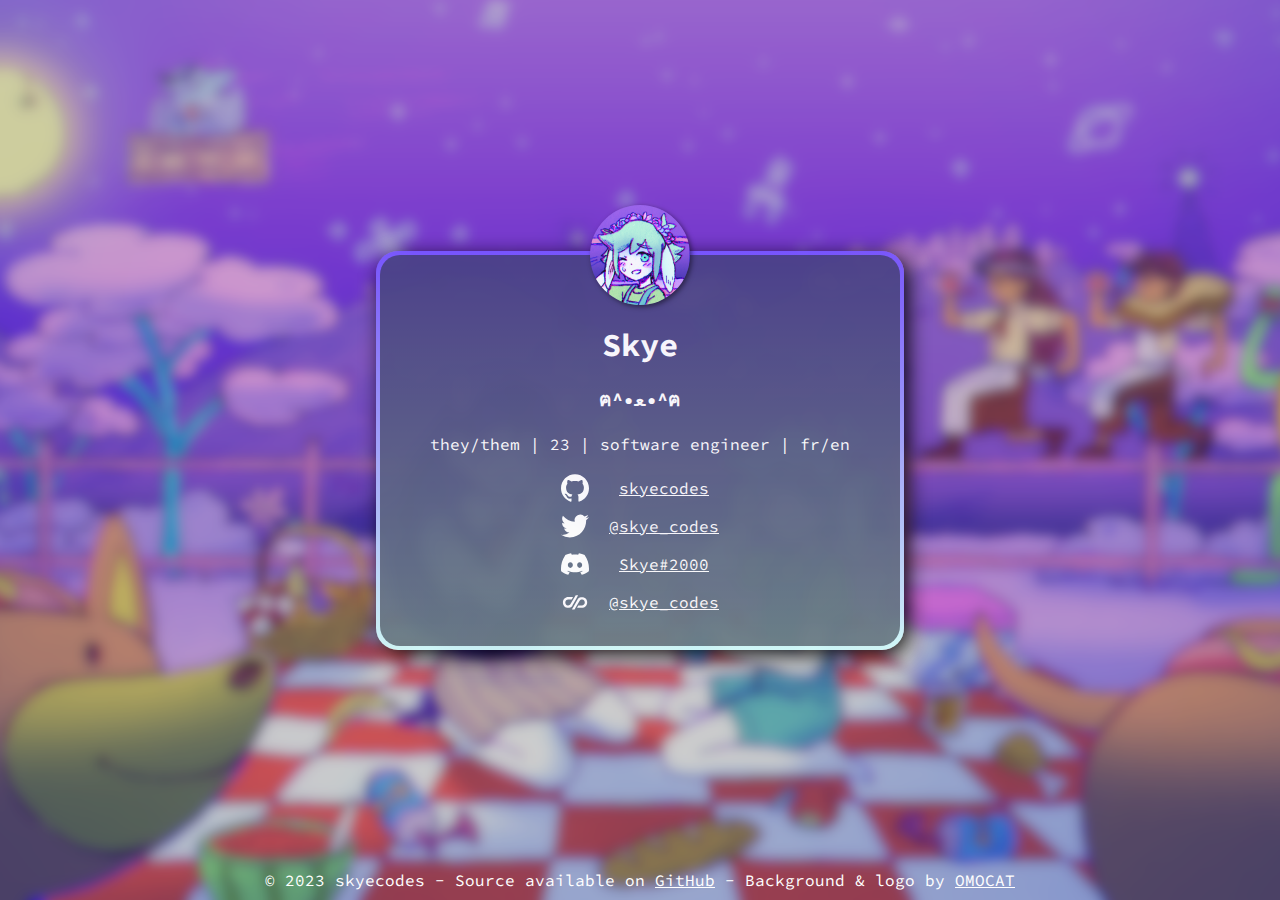
==== public/index.html @ ecc0cd3a "Initial commit" ====
<!DOCTYPE html>
<html lang="en">
<head>
  <meta charset="UTF-8">
  <meta name="viewport" content="width=device-width, initial-scale=1.0">
  <link rel="preconnect" href="https://fonts.googleapis.com">
  <link rel="preconnect" href="https://fonts.gstatic.com" crossorigin>
  <link rel="stylesheet" href="https://fonts.googleapis.com/css2?family=Source+Code+Pro&display=swap">
  <link rel="icon" type="image/x-icon" href="images/favicon.ico">
  <link href="style.css" rel="stylesheet">
  <link href="tooltips.css" rel="stylesheet">
  <script src="script.js"></script>
  <title>Skye</title>
</head>
<body>
<div id="root">
  <div class="header">meow</div>
  <div class="card-border-wrap">
    <div class="card">
      <div class="card-logo">
        <img alt="Logo" src="images/logo.png">
      </div>
      <div class="card-body">
        <h1>Skye</h1>
        <h3>ฅ^•ﻌ•^ฅ</h3>
        <div class="text">
          <span>they/them</span>
          <span class="text-separator">|</span>
          <span>23</span>
          <span class="text-separator">|</span>
          <span>software engineer</span>
          <span class="text-separator">|</span>
          <span>fr/en</span>
        </div>
        <div class="links">
          <a href="https://github.com/skyecodes">
            <svg role="img" viewBox="0 0 24 24" xmlns="http://www.w3.org/2000/svg">
              <title>GitHub</title>
              <path d="M12 .297c-6.63 0-12 5.373-12 12 0 5.303 3.438 9.8 8.205 11.385.6.113.82-.258.82-.577 0-.285-.01-1.04-.015-2.04-3.338.724-4.042-1.61-4.042-1.61C4.422 18.07 3.633 17.7 3.633 17.7c-1.087-.744.084-.729.084-.729 1.205.084 1.838 1.236 1.838 1.236 1.07 1.835 2.809 1.305 3.495.998.108-.776.417-1.305.76-1.605-2.665-.3-5.466-1.332-5.466-5.93 0-1.31.465-2.38 1.235-3.22-.135-.303-.54-1.523.105-3.176 0 0 1.005-.322 3.3 1.23.96-.267 1.98-.399 3-.405 1.02.006 2.04.138 3 .405 2.28-1.552 3.285-1.23 3.285-1.23.645 1.653.24 2.873.12 3.176.765.84 1.23 1.91 1.23 3.22 0 4.61-2.805 5.625-5.475 5.92.42.36.81 1.096.81 2.22 0 1.606-.015 2.896-.015 3.286 0 .315.21.69.825.57C20.565 22.092 24 17.592 24 12.297c0-6.627-5.373-12-12-12"/>
            </svg>
            <span>skyecodes</span>
          </a>
          <a href="https://twitter.com/skye_codes">
            <svg role="img" viewBox="0 0 24 24" xmlns="http://www.w3.org/2000/svg">
              <title>Twitter</title>
              <path d="M23.953 4.57a10 10 0 01-2.825.775 4.958 4.958 0 002.163-2.723c-.951.555-2.005.959-3.127 1.184a4.92 4.92 0 00-8.384 4.482C7.69 8.095 4.067 6.13 1.64 3.162a4.822 4.822 0 00-.666 2.475c0 1.71.87 3.213 2.188 4.096a4.904 4.904 0 01-2.228-.616v.06a4.923 4.923 0 003.946 4.827 4.996 4.996 0 01-2.212.085 4.936 4.936 0 004.604 3.417 9.867 9.867 0 01-6.102 2.105c-.39 0-.779-.023-1.17-.067a13.995 13.995 0 007.557 2.209c9.053 0 13.998-7.496 13.998-13.985 0-.21 0-.42-.015-.63A9.935 9.935 0 0024 4.59z"/>
            </svg>
            <span>@skye_codes</span>
          </a>
          <a href="#" id="discord-tooltip">
            <svg role="img" viewBox="0 0 24 24" xmlns="http://www.w3.org/2000/svg">
              <title>Discord</title>
              <path d="M20.317 4.3698a19.7913 19.7913 0 00-4.8851-1.5152.0741.0741 0 00-.0785.0371c-.211.3753-.4447.8648-.6083 1.2495-1.8447-.2762-3.68-.2762-5.4868 0-.1636-.3933-.4058-.8742-.6177-1.2495a.077.077 0 00-.0785-.037 19.7363 19.7363 0 00-4.8852 1.515.0699.0699 0 00-.0321.0277C.5334 9.0458-.319 13.5799.0992 18.0578a.0824.0824 0 00.0312.0561c2.0528 1.5076 4.0413 2.4228 5.9929 3.0294a.0777.0777 0 00.0842-.0276c.4616-.6304.8731-1.2952 1.226-1.9942a.076.076 0 00-.0416-.1057c-.6528-.2476-1.2743-.5495-1.8722-.8923a.077.077 0 01-.0076-.1277c.1258-.0943.2517-.1923.3718-.2914a.0743.0743 0 01.0776-.0105c3.9278 1.7933 8.18 1.7933 12.0614 0a.0739.0739 0 01.0785.0095c.1202.099.246.1981.3728.2924a.077.077 0 01-.0066.1276 12.2986 12.2986 0 01-1.873.8914.0766.0766 0 00-.0407.1067c.3604.698.7719 1.3628 1.225 1.9932a.076.076 0 00.0842.0286c1.961-.6067 3.9495-1.5219 6.0023-3.0294a.077.077 0 00.0313-.0552c.5004-5.177-.8382-9.6739-3.5485-13.6604a.061.061 0 00-.0312-.0286zM8.02 15.3312c-1.1825 0-2.1569-1.0857-2.1569-2.419 0-1.3332.9555-2.4189 2.157-2.4189 1.2108 0 2.1757 1.0952 2.1568 2.419 0 1.3332-.9555 2.4189-2.1569 2.4189zm7.9748 0c-1.1825 0-2.1569-1.0857-2.1569-2.419 0-1.3332.9554-2.4189 2.1569-2.4189 1.2108 0 2.1757 1.0952 2.1568 2.419 0 1.3332-.946 2.4189-2.1568 2.4189Z"/>
            </svg>
            <span>Skye#2000</span>
          </a>
          <a href="https://en.pronouns.page/@skye_codes">
            <svg role="img" viewBox="0 0 650 650" xmlns="http://www.w3.org/2000/svg">
              <title>Pronouns.page</title>
              <path d="M396.52 174.35c1.35-2.4.21-4.35-2.54-4.35l-48.2.03c-2.75 0-6.15 1.94-7.54 4.31l-118.1 199.77c-16.48 27.15-39.48 33.15-61.58 30.47-37.94-4.6-58.34-32.45-58.34-69.54 0-37.25 30.31-67.56 67.56-67.56h75c2.75 0 6.12-1.95 7.48-4.34l27.03-47.2c1.37-2.39.23-4.34-2.52-4.34h-107c-68.06 0-123.44 55.37-123.44 123.44 0 32.89 12.85 68.36 36.22 91.54 23.03 22.84 53.8 31.21 86.64 31.89 18.54.21 69.46-.21 93.33-42.68 26.73-47.57 136-241.44 136-241.44zM571.94 244.44c-23.03-22.84-53.8-31.21-86.64-31.89-18.54-.21-69.46.21-93.33 42.68-26.72 47.55-136 241.42-136 241.42-1.35 2.4-.21 4.35 2.54 4.35l48.2-.03c2.75 0 6.15-1.94 7.54-4.31l118.1-199.77c16.48-27.15 39.48-33.15 61.58-30.47 37.94 4.6 58.34 32.45 58.34 69.54 0 37.25-30.31 67.56-67.56 67.56h-75c-2.75 0-6.12 1.95-7.48 4.34l-27.03 47.2c-1.37 2.39-.23 4.34 2.52 4.34h107c68.06 0 123.44-55.37 123.44-123.44 0-32.87-12.85-68.34-36.22-91.52z"/>
            </svg>
            <span>@skye_codes</span>
          </a>
        </div>
      </div>
    </div>
  </div>
  <div class="footer">
    © 2023 skyecodes - Source available on <a href="https://github.com/skyecodes/skye.codes">GitHub</a> - Background & logo by <a href="https://www.omocat-shop.com/">OMOCAT</a>
  </div>
</div>
</body>
</html>
---- public/style.css ----
html {
    background-color: #2e3440;
    background-image: url("images/background.png");
    background-repeat: no-repeat;
    background-position: center center;
    background-size: cover;
    font-family: "Source Code Pro", monospace;
    color: white;
}

html, body {
    width: 100%;
    height: 100%;
}

body {
    margin: 0;
}

#root {
    display: flex;
    flex-direction: column;
    align-items: center;
    justify-content: space-between;
    width: 100%;
    height: 100%;
}

.card-border-wrap {
    opacity: 95%;
    position: relative;
    background: linear-gradient(to bottom, #7856ff, #d1fbfa);
    padding: 4px;
    border-radius: 22px;
    box-shadow: 5px 5px 20px rgba(0, 0, 0, 0.9);
    transition: 0.2s;
}

.card {
    padding: 30px 50px;
    border-radius: 20px;
    background: #2e34409f;
}

.card-border-wrap:hover, .card-border-wrap:active {
    opacity: 92%;
    transform: translateY(-4px);
    box-shadow: 10px 10px 25px rgba(0, 0, 0, 0.9);
}

.card-logo {
    margin-top: -80px;
    display: flex;
    justify-content: center;
}

.card-logo > img {
    width: 100px;
    height: 100px;
    border-radius: 50px;
    box-shadow: 2px 2px 5px rgba(0, 0, 0, 0.5);
    transition: 0.2s;
}

.card:hover > .card-logo > img, .card:active > .card-logo > img {
    box-shadow: 4px 4px 10px rgba(0, 0, 0, 0.5);
}

.card-body {
    display: flex;
    flex-direction: column;
    align-items: center;
    row-gap: 20px;
    margin-top: 20px;
}

.text {
    display: flex;
    flex-direction: row;
    align-items: center;
    column-gap: 10px;
}

h1, h3 {
    margin: 0;
}

.links {
    display: flex;
    flex-direction: column;
    justify-content: left;
    row-gap: 10px;
}

a {
    color: white;
}

.links > a {
    display: flex;
    column-gap: 20px;
    align-items: center;
}

.links > a > svg {
    width: 28px;
    height: 28px;
    fill: white;
}

.links > a > span {
    flex-grow: 1;
    text-align: center;
}

.header {
    padding-top: 10px;
    color: transparent;
}

.footer {
    padding-bottom: 10px;
}

@media screen and (max-width: 600px) {
    .text {
        flex-direction: column;
        justify-content: center;
        row-gap: 10px;
    }

    .text-separator {
        display: none;
    }
}
---- public/tooltips.css ----
[tooltip] {
    position: relative;
}

[tooltip]::before,
[tooltip]::after {
    text-transform: none;
    font-size: .9em;
    line-height: 1;
    user-select: none;
    pointer-events: none;
    position: absolute;
    display: none;
    opacity: 0;
}

[tooltip]::before {
    content: '';
    border: 5px solid transparent;
    z-index: 1001;
}

[tooltip]::after {
    content: attr(tooltip);
    text-align: center;
    min-width: 3em;
    max-width: 21em;
    white-space: nowrap;
    overflow: hidden;
    text-overflow: ellipsis;
    padding: 1ch 1.5ch;
    border-radius: .3ch;
    box-shadow: 0 1em 2em -.5em rgba(0, 0, 0, 0.35);
    background: #2e3440;
    color: #fff;
    z-index: 1000;
}

[tooltip]:hover::before,
[tooltip]:hover::after,
[tooltip]:active::before,
[tooltip]:active::after {
    display: block;
}

[tooltip='']::before,
[tooltip='']::after {
    display: none !important;
}

[tooltip]:not([flow])::before,
[tooltip][flow^="up"]::before {
    bottom: 100%;
    border-bottom-width: 0;
    border-top-color: #2e3440;
}

[tooltip]:not([flow])::after,
[tooltip][flow^="up"]::after {
    bottom: calc(100% + 5px);
}

[tooltip]:not([flow])::before,
[tooltip]:not([flow])::after,
[tooltip][flow^="up"]::before,
[tooltip][flow^="up"]::after {
    left: 50%;
    transform: translate(-50%, -.5em);
}

[tooltip][flow^="down"]::before {
    top: 100%;
    border-top-width: 0;
    border-bottom-color: #2e3440;
}

[tooltip][flow^="down"]::after {
    top: calc(100% + 5px);
}

[tooltip][flow^="down"]::before,
[tooltip][flow^="down"]::after {
    left: 50%;
    transform: translate(-50%, .5em);
}

[tooltip][flow^="left"]::before {
    top: 50%;
    border-right-width: 0;
    border-left-color: #2e3440;
    left: calc(0em - 5px);
    transform: translate(-.5em, -50%);
}

[tooltip][flow^="left"]::after {
    top: 50%;
    right: calc(100% + 5px);
    transform: translate(-.5em, -50%);
}

[tooltip][flow^="right"]::before {
    top: 50%;
    border-left-width: 0;
    border-right-color: #2e3440;
    right: calc(0em - 5px);
    transform: translate(.5em, -50%);
}

[tooltip][flow^="right"]::after {
    top: 50%;
    left: calc(100% + 5px);
    transform: translate(.5em, -50%);
}

@keyframes tooltips-vert {
    to {
        opacity: .9;
        transform: translate(-50%, 0);
    }
}

@keyframes tooltips-horz {
    to {
        opacity: .9;
        transform: translate(0, -50%);
    }
}

[tooltip]:not([flow]):hover::before,
[tooltip]:not([flow]):hover::after,
[tooltip][flow^="up"]:hover::before,
[tooltip][flow^="up"]:hover::after,
[tooltip][flow^="down"]:hover::before,
[tooltip][flow^="down"]:hover::after {
    animation: tooltips-vert 300ms ease-out forwards;
}

[tooltip][flow^="left"]:hover::before,
[tooltip][flow^="left"]:hover::after,
[tooltip][flow^="right"]:hover::before,
[tooltip][flow^="right"]:hover::after {
    animation: tooltips-horz 300ms ease-out forwards;
}
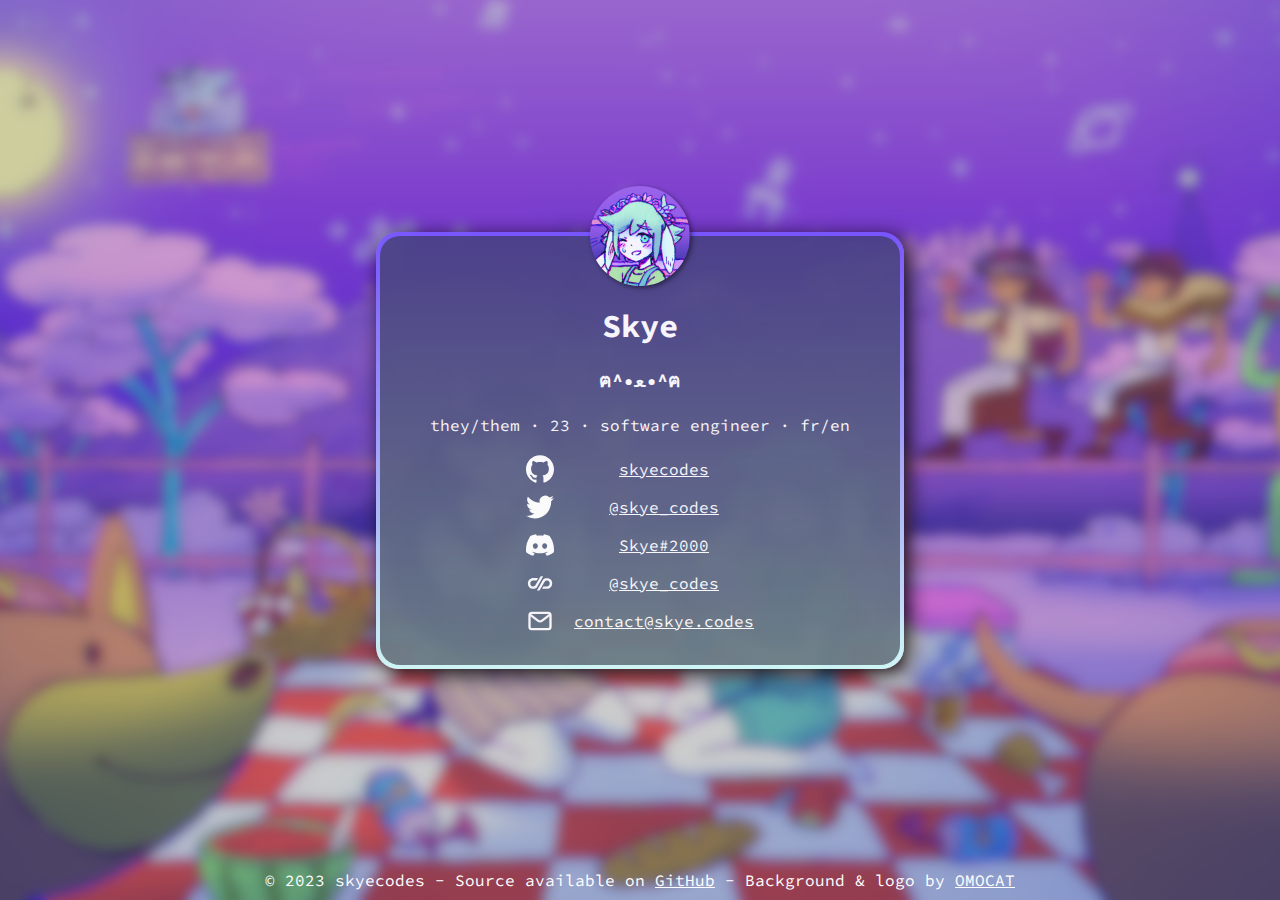
==== commit 901f885e: "feat: added email contact" ====
--- a/public/index.html
+++ b/public/index.html
@@ -9,58 +9,68 @@
   <link rel="icon" type="image/x-icon" href="images/favicon.ico">
   <link href="style.css" rel="stylesheet">
   <link href="tooltips.css" rel="stylesheet">
-  <script src="script.js"></script>
+  <script src="discord-tooltip.js"></script>
   <title>Skye</title>
 </head>
 <body>
 <div id="root">
   <div class="header">meow</div>
-  <div class="card-border-wrap">
-    <div class="card">
-      <div class="card-logo">
-        <img alt="Logo" src="images/logo.png">
-      </div>
-      <div class="card-body">
-        <h1>Skye</h1>
-        <h3>ฅ^•ﻌ•^ฅ</h3>
-        <div class="text">
-          <span>they/them</span>
-          <span class="text-separator">|</span>
-          <span>23</span>
-          <span class="text-separator">|</span>
-          <span>software engineer</span>
-          <span class="text-separator">|</span>
-          <span>fr/en</span>
+  <div class="content">
+    <div class="card-border-wrap">
+      <div class="card">
+        <div class="card-logo">
+          <img alt="Skye Logo" src="images/logo.png">
         </div>
-        <div class="links">
-          <a href="https://github.com/skyecodes">
-            <svg role="img" viewBox="0 0 24 24" xmlns="http://www.w3.org/2000/svg">
-              <title>GitHub</title>
-              <path d="M12 .297c-6.63 0-12 5.373-12 12 0 5.303 3.438 9.8 8.205 11.385.6.113.82-.258.82-.577 0-.285-.01-1.04-.015-2.04-3.338.724-4.042-1.61-4.042-1.61C4.422 18.07 3.633 17.7 3.633 17.7c-1.087-.744.084-.729.084-.729 1.205.084 1.838 1.236 1.838 1.236 1.07 1.835 2.809 1.305 3.495.998.108-.776.417-1.305.76-1.605-2.665-.3-5.466-1.332-5.466-5.93 0-1.31.465-2.38 1.235-3.22-.135-.303-.54-1.523.105-3.176 0 0 1.005-.322 3.3 1.23.96-.267 1.98-.399 3-.405 1.02.006 2.04.138 3 .405 2.28-1.552 3.285-1.23 3.285-1.23.645 1.653.24 2.873.12 3.176.765.84 1.23 1.91 1.23 3.22 0 4.61-2.805 5.625-5.475 5.92.42.36.81 1.096.81 2.22 0 1.606-.015 2.896-.015 3.286 0 .315.21.69.825.57C20.565 22.092 24 17.592 24 12.297c0-6.627-5.373-12-12-12"/>
-            </svg>
-            <span>skyecodes</span>
-          </a>
-          <a href="https://twitter.com/skye_codes">
-            <svg role="img" viewBox="0 0 24 24" xmlns="http://www.w3.org/2000/svg">
-              <title>Twitter</title>
-              <path d="M23.953 4.57a10 10 0 01-2.825.775 4.958 4.958 0 002.163-2.723c-.951.555-2.005.959-3.127 1.184a4.92 4.92 0 00-8.384 4.482C7.69 8.095 4.067 6.13 1.64 3.162a4.822 4.822 0 00-.666 2.475c0 1.71.87 3.213 2.188 4.096a4.904 4.904 0 01-2.228-.616v.06a4.923 4.923 0 003.946 4.827 4.996 4.996 0 01-2.212.085 4.936 4.936 0 004.604 3.417 9.867 9.867 0 01-6.102 2.105c-.39 0-.779-.023-1.17-.067a13.995 13.995 0 007.557 2.209c9.053 0 13.998-7.496 13.998-13.985 0-.21 0-.42-.015-.63A9.935 9.935 0 0024 4.59z"/>
-            </svg>
-            <span>@skye_codes</span>
-          </a>
-          <a href="#" id="discord-tooltip">
-            <svg role="img" viewBox="0 0 24 24" xmlns="http://www.w3.org/2000/svg">
-              <title>Discord</title>
-              <path d="M20.317 4.3698a19.7913 19.7913 0 00-4.8851-1.5152.0741.0741 0 00-.0785.0371c-.211.3753-.4447.8648-.6083 1.2495-1.8447-.2762-3.68-.2762-5.4868 0-.1636-.3933-.4058-.8742-.6177-1.2495a.077.077 0 00-.0785-.037 19.7363 19.7363 0 00-4.8852 1.515.0699.0699 0 00-.0321.0277C.5334 9.0458-.319 13.5799.0992 18.0578a.0824.0824 0 00.0312.0561c2.0528 1.5076 4.0413 2.4228 5.9929 3.0294a.0777.0777 0 00.0842-.0276c.4616-.6304.8731-1.2952 1.226-1.9942a.076.076 0 00-.0416-.1057c-.6528-.2476-1.2743-.5495-1.8722-.8923a.077.077 0 01-.0076-.1277c.1258-.0943.2517-.1923.3718-.2914a.0743.0743 0 01.0776-.0105c3.9278 1.7933 8.18 1.7933 12.0614 0a.0739.0739 0 01.0785.0095c.1202.099.246.1981.3728.2924a.077.077 0 01-.0066.1276 12.2986 12.2986 0 01-1.873.8914.0766.0766 0 00-.0407.1067c.3604.698.7719 1.3628 1.225 1.9932a.076.076 0 00.0842.0286c1.961-.6067 3.9495-1.5219 6.0023-3.0294a.077.077 0 00.0313-.0552c.5004-5.177-.8382-9.6739-3.5485-13.6604a.061.061 0 00-.0312-.0286zM8.02 15.3312c-1.1825 0-2.1569-1.0857-2.1569-2.419 0-1.3332.9555-2.4189 2.157-2.4189 1.2108 0 2.1757 1.0952 2.1568 2.419 0 1.3332-.9555 2.4189-2.1569 2.4189zm7.9748 0c-1.1825 0-2.1569-1.0857-2.1569-2.419 0-1.3332.9554-2.4189 2.1569-2.4189 1.2108 0 2.1757 1.0952 2.1568 2.419 0 1.3332-.946 2.4189-2.1568 2.4189Z"/>
-            </svg>
-            <span>Skye#2000</span>
-          </a>
-          <a href="https://en.pronouns.page/@skye_codes">
-            <svg role="img" viewBox="0 0 650 650" xmlns="http://www.w3.org/2000/svg">
-              <title>Pronouns.page</title>
-              <path d="M396.52 174.35c1.35-2.4.21-4.35-2.54-4.35l-48.2.03c-2.75 0-6.15 1.94-7.54 4.31l-118.1 199.77c-16.48 27.15-39.48 33.15-61.58 30.47-37.94-4.6-58.34-32.45-58.34-69.54 0-37.25 30.31-67.56 67.56-67.56h75c2.75 0 6.12-1.95 7.48-4.34l27.03-47.2c1.37-2.39.23-4.34-2.52-4.34h-107c-68.06 0-123.44 55.37-123.44 123.44 0 32.89 12.85 68.36 36.22 91.54 23.03 22.84 53.8 31.21 86.64 31.89 18.54.21 69.46-.21 93.33-42.68 26.73-47.57 136-241.44 136-241.44zM571.94 244.44c-23.03-22.84-53.8-31.21-86.64-31.89-18.54-.21-69.46.21-93.33 42.68-26.72 47.55-136 241.42-136 241.42-1.35 2.4-.21 4.35 2.54 4.35l48.2-.03c2.75 0 6.15-1.94 7.54-4.31l118.1-199.77c16.48-27.15 39.48-33.15 61.58-30.47 37.94 4.6 58.34 32.45 58.34 69.54 0 37.25-30.31 67.56-67.56 67.56h-75c-2.75 0-6.12 1.95-7.48 4.34l-27.03 47.2c-1.37 2.39-.23 4.34 2.52 4.34h107c68.06 0 123.44-55.37 123.44-123.44 0-32.87-12.85-68.34-36.22-91.52z"/>
-            </svg>
-            <span>@skye_codes</span>
-          </a>
+        <div class="card-body">
+          <h1>Skye</h1>
+          <h3>ฅ^•ﻌ•^ฅ</h3>
+          <div class="text">
+            <span>they/them</span>
+            <span class="text-separator">·</span>
+            <span>23</span>
+            <span class="text-separator">·</span>
+            <span>software engineer</span>
+            <span class="text-separator">·</span>
+            <span>fr/en</span>
+          </div>
+          <div class="links">
+            <a href="https://github.com/skyecodes">
+              <svg role="img" viewBox="0 0 24 24" xmlns="http://www.w3.org/2000/svg">
+                <title>GitHub</title>
+                <path d="M12 .297c-6.63 0-12 5.373-12 12 0 5.303 3.438 9.8 8.205 11.385.6.113.82-.258.82-.577 0-.285-.01-1.04-.015-2.04-3.338.724-4.042-1.61-4.042-1.61C4.422 18.07 3.633 17.7 3.633 17.7c-1.087-.744.084-.729.084-.729 1.205.084 1.838 1.236 1.838 1.236 1.07 1.835 2.809 1.305 3.495.998.108-.776.417-1.305.76-1.605-2.665-.3-5.466-1.332-5.466-5.93 0-1.31.465-2.38 1.235-3.22-.135-.303-.54-1.523.105-3.176 0 0 1.005-.322 3.3 1.23.96-.267 1.98-.399 3-.405 1.02.006 2.04.138 3 .405 2.28-1.552 3.285-1.23 3.285-1.23.645 1.653.24 2.873.12 3.176.765.84 1.23 1.91 1.23 3.22 0 4.61-2.805 5.625-5.475 5.92.42.36.81 1.096.81 2.22 0 1.606-.015 2.896-.015 3.286 0 .315.21.69.825.57C20.565 22.092 24 17.592 24 12.297c0-6.627-5.373-12-12-12"/>
+              </svg>
+              <span>skyecodes</span>
+            </a>
+            <a href="https://twitter.com/skye_codes">
+              <svg role="img" viewBox="0 0 24 24" xmlns="http://www.w3.org/2000/svg">
+                <title>Twitter</title>
+                <path d="M23.953 4.57a10 10 0 01-2.825.775 4.958 4.958 0 002.163-2.723c-.951.555-2.005.959-3.127 1.184a4.92 4.92 0 00-8.384 4.482C7.69 8.095 4.067 6.13 1.64 3.162a4.822 4.822 0 00-.666 2.475c0 1.71.87 3.213 2.188 4.096a4.904 4.904 0 01-2.228-.616v.06a4.923 4.923 0 003.946 4.827 4.996 4.996 0 01-2.212.085 4.936 4.936 0 004.604 3.417 9.867 9.867 0 01-6.102 2.105c-.39 0-.779-.023-1.17-.067a13.995 13.995 0 007.557 2.209c9.053 0 13.998-7.496 13.998-13.985 0-.21 0-.42-.015-.63A9.935 9.935 0 0024 4.59z"/>
+              </svg>
+              <span>@skye_codes</span>
+            </a>
+            <a href="#" id="discord-tooltip">
+              <svg role="img" viewBox="0 0 24 24" xmlns="http://www.w3.org/2000/svg">
+                <title>Discord</title>
+                <path d="M20.317 4.3698a19.7913 19.7913 0 00-4.8851-1.5152.0741.0741 0 00-.0785.0371c-.211.3753-.4447.8648-.6083 1.2495-1.8447-.2762-3.68-.2762-5.4868 0-.1636-.3933-.4058-.8742-.6177-1.2495a.077.077 0 00-.0785-.037 19.7363 19.7363 0 00-4.8852 1.515.0699.0699 0 00-.0321.0277C.5334 9.0458-.319 13.5799.0992 18.0578a.0824.0824 0 00.0312.0561c2.0528 1.5076 4.0413 2.4228 5.9929 3.0294a.0777.0777 0 00.0842-.0276c.4616-.6304.8731-1.2952 1.226-1.9942a.076.076 0 00-.0416-.1057c-.6528-.2476-1.2743-.5495-1.8722-.8923a.077.077 0 01-.0076-.1277c.1258-.0943.2517-.1923.3718-.2914a.0743.0743 0 01.0776-.0105c3.9278 1.7933 8.18 1.7933 12.0614 0a.0739.0739 0 01.0785.0095c.1202.099.246.1981.3728.2924a.077.077 0 01-.0066.1276 12.2986 12.2986 0 01-1.873.8914.0766.0766 0 00-.0407.1067c.3604.698.7719 1.3628 1.225 1.9932a.076.076 0 00.0842.0286c1.961-.6067 3.9495-1.5219 6.0023-3.0294a.077.077 0 00.0313-.0552c.5004-5.177-.8382-9.6739-3.5485-13.6604a.061.061 0 00-.0312-.0286zM8.02 15.3312c-1.1825 0-2.1569-1.0857-2.1569-2.419 0-1.3332.9555-2.4189 2.157-2.4189 1.2108 0 2.1757 1.0952 2.1568 2.419 0 1.3332-.9555 2.4189-2.1569 2.4189zm7.9748 0c-1.1825 0-2.1569-1.0857-2.1569-2.419 0-1.3332.9554-2.4189 2.1569-2.4189 1.2108 0 2.1757 1.0952 2.1568 2.419 0 1.3332-.946 2.4189-2.1568 2.4189Z"/>
+              </svg>
+              <span>Skye#2000</span>
+            </a>
+            <a href="https://en.pronouns.page/@skye_codes">
+              <svg role="img" viewBox="0 0 650 650" xmlns="http://www.w3.org/2000/svg">
+                <title>Pronouns.page</title>
+                <path d="M396.52 174.35c1.35-2.4.21-4.35-2.54-4.35l-48.2.03c-2.75 0-6.15 1.94-7.54 4.31l-118.1 199.77c-16.48 27.15-39.48 33.15-61.58 30.47-37.94-4.6-58.34-32.45-58.34-69.54 0-37.25 30.31-67.56 67.56-67.56h75c2.75 0 6.12-1.95 7.48-4.34l27.03-47.2c1.37-2.39.23-4.34-2.52-4.34h-107c-68.06 0-123.44 55.37-123.44 123.44 0 32.89 12.85 68.36 36.22 91.54 23.03 22.84 53.8 31.21 86.64 31.89 18.54.21 69.46-.21 93.33-42.68 26.73-47.57 136-241.44 136-241.44zM571.94 244.44c-23.03-22.84-53.8-31.21-86.64-31.89-18.54-.21-69.46.21-93.33 42.68-26.72 47.55-136 241.42-136 241.42-1.35 2.4-.21 4.35 2.54 4.35l48.2-.03c2.75 0 6.15-1.94 7.54-4.31l118.1-199.77c16.48-27.15 39.48-33.15 61.58-30.47 37.94 4.6 58.34 32.45 58.34 69.54 0 37.25-30.31 67.56-67.56 67.56h-75c-2.75 0-6.12 1.95-7.48 4.34l-27.03 47.2c-1.37 2.39-.23 4.34 2.52 4.34h107c68.06 0 123.44-55.37 123.44-123.44 0-32.87-12.85-68.34-36.22-91.52z"/>
+              </svg>
+              <span>@skye_codes</span>
+            </a>
+            <a href="mailto:contact@skye.codes">
+              <svg class="alt" role="img" viewBox="0 0 24 24" xmlns="http://www.w3.org/2000/svg">
+                <title>Email</title>
+                <path d="M4 7.00005L10.2 11.65C11.2667 12.45 12.7333 12.45 13.8 11.65L20 7" stroke="white" stroke-width="2" stroke-linecap="round" stroke-linejoin="round"/>
+                <rect x="3" y="5" width="18" height="14" rx="2" stroke="white" stroke-width="2" stroke-linecap="round"/>
+              </svg>
+              <span>contact@skye.codes</span>
+            </a>
+          </div>
         </div>
       </div>
     </div>
--- a/public/style.css
+++ b/public/style.css
@@ -20,10 +20,19 @@
 #root {
     display: flex;
     flex-direction: column;
-    align-items: center;
+    align-items: stretch;
     justify-content: space-between;
+    flex-grow: 1;
     width: 100%;
     height: 100%;
+}
+
+.content {
+    flex-grow: 1;
+    display: flex;
+    flex-direction: row;
+    align-items: center;
+    justify-content: space-evenly;
 }
 
 .card-border-wrap {
@@ -39,7 +48,7 @@
 .card {
     padding: 30px 50px;
     border-radius: 20px;
-    background: #2e34409f;
+    background-color: #2e34409f;
 }
 
 .card-border-wrap:hover, .card-border-wrap:active {
@@ -60,6 +69,11 @@
     border-radius: 50px;
     box-shadow: 2px 2px 5px rgba(0, 0, 0, 0.5);
     transition: 0.2s;
+}
+
+.card-logo.alt > img {
+    border-radius: 10px;
+    background-color: #2e3440df;
 }
 
 .card:hover > .card-logo > img, .card:active > .card-logo > img {
@@ -83,6 +97,7 @@
 
 h1, h3 {
     margin: 0;
+    text-align: center;
 }
 
 .links {
@@ -108,18 +123,22 @@
     fill: white;
 }
 
+.links > a > svg.alt {
+    fill: none;
+}
+
 .links > a > span {
     flex-grow: 1;
     text-align: center;
 }
 
-.header {
-    padding-top: 10px;
-    color: transparent;
+.header, .footer {
+    padding: 10px;
+    text-align: center;
 }
 
-.footer {
-    padding-bottom: 10px;
+.header {
+    color: transparent;
 }
 
 @media screen and (max-width: 600px) {
@@ -132,4 +151,9 @@
     .text-separator {
         display: none;
     }
+
+    .content {
+        flex-direction: column;
+        gap: 100px;
+    }
 }
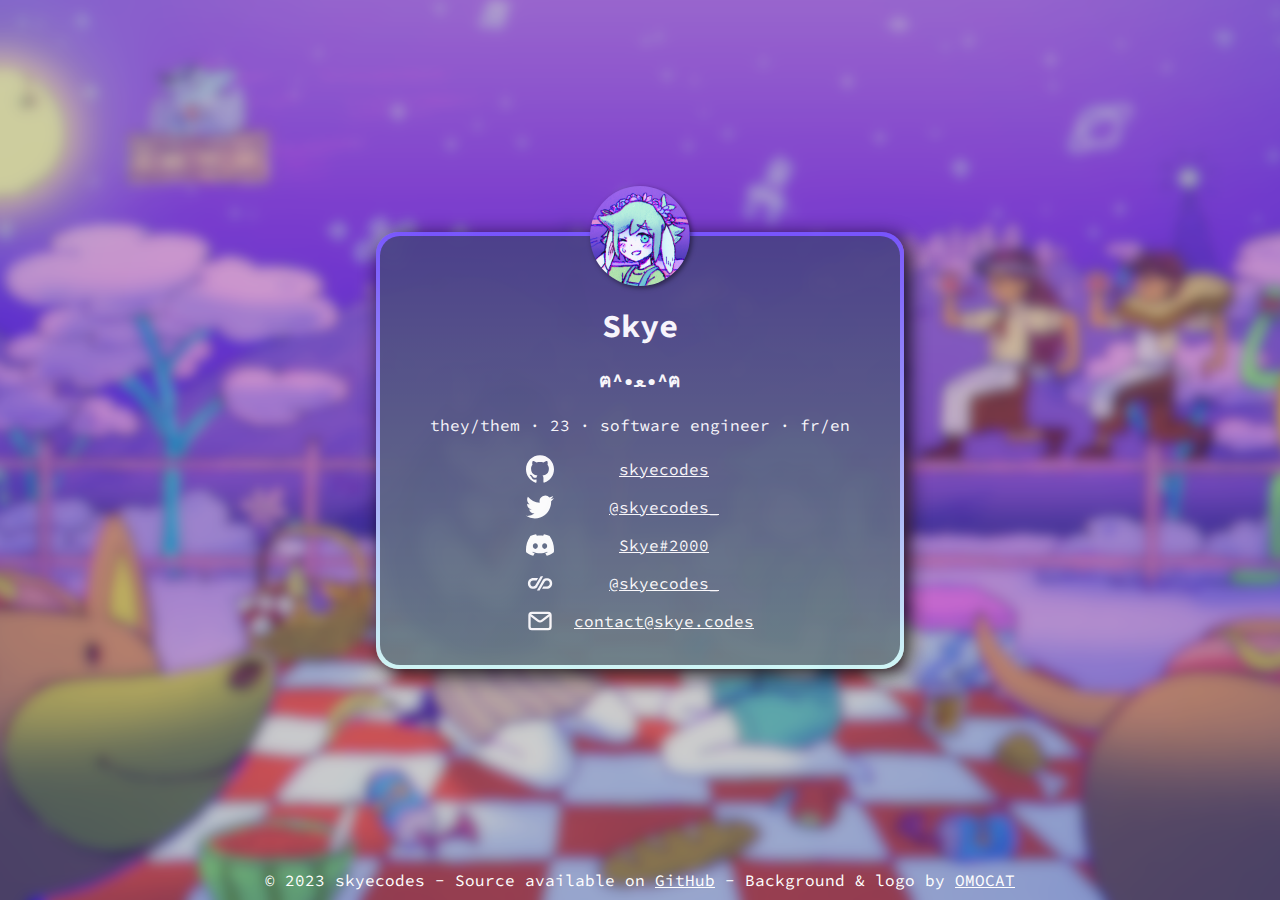
==== commit c5ff2517: "fix: updated links" ====
--- a/public/index.html
+++ b/public/index.html
@@ -41,12 +41,12 @@
               </svg>
               <span>skyecodes</span>
             </a>
-            <a href="https://twitter.com/skye_codes">
+            <a href="https://twitter.com/skyecodes_">
               <svg role="img" viewBox="0 0 24 24" xmlns="http://www.w3.org/2000/svg">
                 <title>Twitter</title>
                 <path d="M23.953 4.57a10 10 0 01-2.825.775 4.958 4.958 0 002.163-2.723c-.951.555-2.005.959-3.127 1.184a4.92 4.92 0 00-8.384 4.482C7.69 8.095 4.067 6.13 1.64 3.162a4.822 4.822 0 00-.666 2.475c0 1.71.87 3.213 2.188 4.096a4.904 4.904 0 01-2.228-.616v.06a4.923 4.923 0 003.946 4.827 4.996 4.996 0 01-2.212.085 4.936 4.936 0 004.604 3.417 9.867 9.867 0 01-6.102 2.105c-.39 0-.779-.023-1.17-.067a13.995 13.995 0 007.557 2.209c9.053 0 13.998-7.496 13.998-13.985 0-.21 0-.42-.015-.63A9.935 9.935 0 0024 4.59z"/>
               </svg>
-              <span>@skye_codes</span>
+              <span>@skyecodes_</span>
             </a>
             <a href="#" id="discord-tooltip">
               <svg role="img" viewBox="0 0 24 24" xmlns="http://www.w3.org/2000/svg">
@@ -55,12 +55,12 @@
               </svg>
               <span>Skye#2000</span>
             </a>
-            <a href="https://en.pronouns.page/@skye_codes">
+            <a href="https://en.pronouns.page/@skyecodes_">
               <svg role="img" viewBox="0 0 650 650" xmlns="http://www.w3.org/2000/svg">
                 <title>Pronouns.page</title>
                 <path d="M396.52 174.35c1.35-2.4.21-4.35-2.54-4.35l-48.2.03c-2.75 0-6.15 1.94-7.54 4.31l-118.1 199.77c-16.48 27.15-39.48 33.15-61.58 30.47-37.94-4.6-58.34-32.45-58.34-69.54 0-37.25 30.31-67.56 67.56-67.56h75c2.75 0 6.12-1.95 7.48-4.34l27.03-47.2c1.37-2.39.23-4.34-2.52-4.34h-107c-68.06 0-123.44 55.37-123.44 123.44 0 32.89 12.85 68.36 36.22 91.54 23.03 22.84 53.8 31.21 86.64 31.89 18.54.21 69.46-.21 93.33-42.68 26.73-47.57 136-241.44 136-241.44zM571.94 244.44c-23.03-22.84-53.8-31.21-86.64-31.89-18.54-.21-69.46.21-93.33 42.68-26.72 47.55-136 241.42-136 241.42-1.35 2.4-.21 4.35 2.54 4.35l48.2-.03c2.75 0 6.15-1.94 7.54-4.31l118.1-199.77c16.48-27.15 39.48-33.15 61.58-30.47 37.94 4.6 58.34 32.45 58.34 69.54 0 37.25-30.31 67.56-67.56 67.56h-75c-2.75 0-6.12 1.95-7.48 4.34l-27.03 47.2c-1.37 2.39-.23 4.34 2.52 4.34h107c68.06 0 123.44-55.37 123.44-123.44 0-32.87-12.85-68.34-36.22-91.52z"/>
               </svg>
-              <span>@skye_codes</span>
+              <span>@skyecodes_</span>
             </a>
             <a href="mailto:contact@skye.codes">
               <svg class="alt" role="img" viewBox="0 0 24 24" xmlns="http://www.w3.org/2000/svg">
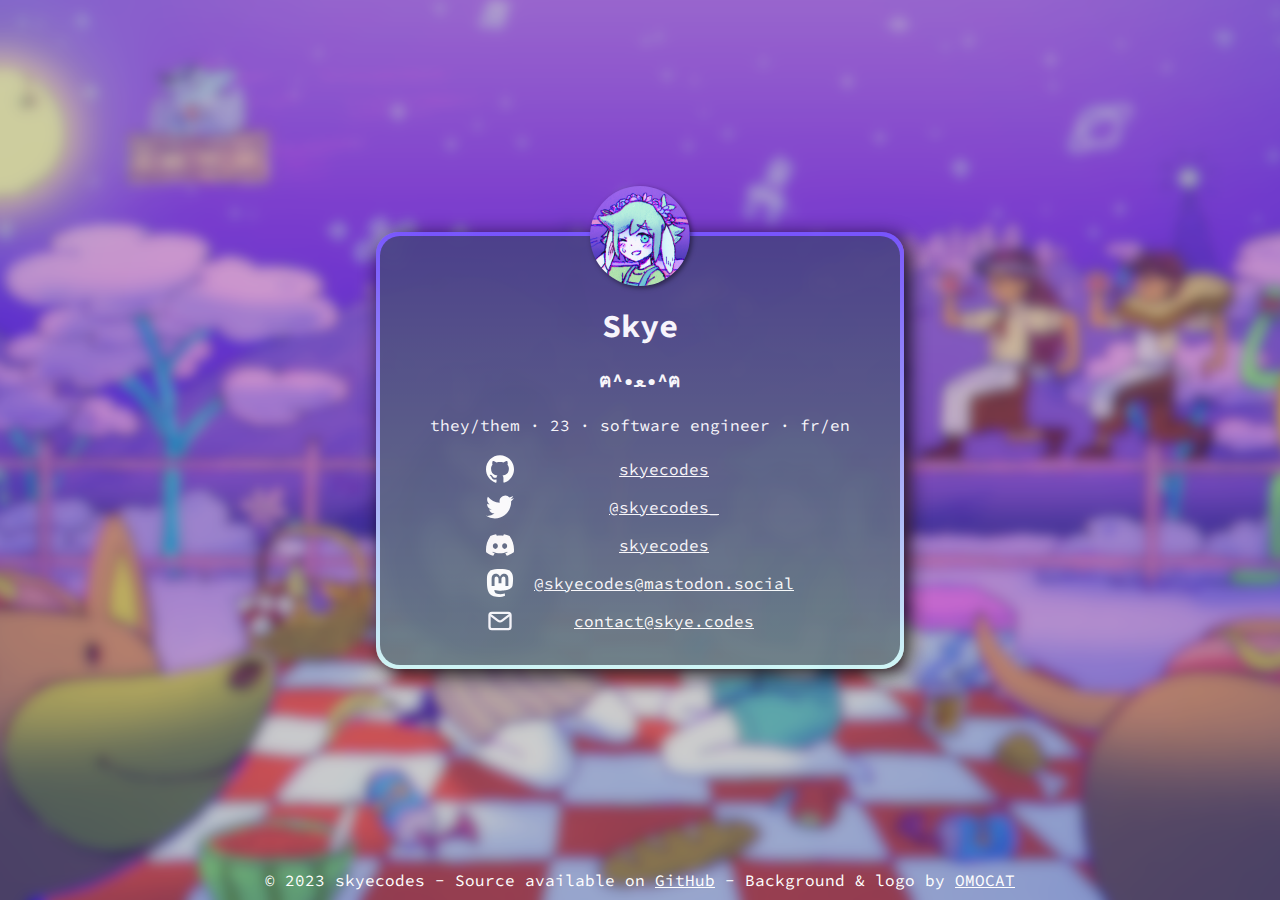
==== commit 8ead6b98: "feat: added mastodon link, updated discord link" ====
--- a/public/index.html
+++ b/public/index.html
@@ -53,14 +53,14 @@
                 <title>Discord</title>
                 <path d="M20.317 4.3698a19.7913 19.7913 0 00-4.8851-1.5152.0741.0741 0 00-.0785.0371c-.211.3753-.4447.8648-.6083 1.2495-1.8447-.2762-3.68-.2762-5.4868 0-.1636-.3933-.4058-.8742-.6177-1.2495a.077.077 0 00-.0785-.037 19.7363 19.7363 0 00-4.8852 1.515.0699.0699 0 00-.0321.0277C.5334 9.0458-.319 13.5799.0992 18.0578a.0824.0824 0 00.0312.0561c2.0528 1.5076 4.0413 2.4228 5.9929 3.0294a.0777.0777 0 00.0842-.0276c.4616-.6304.8731-1.2952 1.226-1.9942a.076.076 0 00-.0416-.1057c-.6528-.2476-1.2743-.5495-1.8722-.8923a.077.077 0 01-.0076-.1277c.1258-.0943.2517-.1923.3718-.2914a.0743.0743 0 01.0776-.0105c3.9278 1.7933 8.18 1.7933 12.0614 0a.0739.0739 0 01.0785.0095c.1202.099.246.1981.3728.2924a.077.077 0 01-.0066.1276 12.2986 12.2986 0 01-1.873.8914.0766.0766 0 00-.0407.1067c.3604.698.7719 1.3628 1.225 1.9932a.076.076 0 00.0842.0286c1.961-.6067 3.9495-1.5219 6.0023-3.0294a.077.077 0 00.0313-.0552c.5004-5.177-.8382-9.6739-3.5485-13.6604a.061.061 0 00-.0312-.0286zM8.02 15.3312c-1.1825 0-2.1569-1.0857-2.1569-2.419 0-1.3332.9555-2.4189 2.157-2.4189 1.2108 0 2.1757 1.0952 2.1568 2.419 0 1.3332-.9555 2.4189-2.1569 2.4189zm7.9748 0c-1.1825 0-2.1569-1.0857-2.1569-2.419 0-1.3332.9554-2.4189 2.1569-2.4189 1.2108 0 2.1757 1.0952 2.1568 2.419 0 1.3332-.946 2.4189-2.1568 2.4189Z"/>
               </svg>
-              <span>Skye#2000</span>
+              <span>skyecodes</span>
             </a>
-            <a href="https://en.pronouns.page/@skyecodes_">
-              <svg role="img" viewBox="0 0 650 650" xmlns="http://www.w3.org/2000/svg">
-                <title>Pronouns.page</title>
-                <path d="M396.52 174.35c1.35-2.4.21-4.35-2.54-4.35l-48.2.03c-2.75 0-6.15 1.94-7.54 4.31l-118.1 199.77c-16.48 27.15-39.48 33.15-61.58 30.47-37.94-4.6-58.34-32.45-58.34-69.54 0-37.25 30.31-67.56 67.56-67.56h75c2.75 0 6.12-1.95 7.48-4.34l27.03-47.2c1.37-2.39.23-4.34-2.52-4.34h-107c-68.06 0-123.44 55.37-123.44 123.44 0 32.89 12.85 68.36 36.22 91.54 23.03 22.84 53.8 31.21 86.64 31.89 18.54.21 69.46-.21 93.33-42.68 26.73-47.57 136-241.44 136-241.44zM571.94 244.44c-23.03-22.84-53.8-31.21-86.64-31.89-18.54-.21-69.46.21-93.33 42.68-26.72 47.55-136 241.42-136 241.42-1.35 2.4-.21 4.35 2.54 4.35l48.2-.03c2.75 0 6.15-1.94 7.54-4.31l118.1-199.77c16.48-27.15 39.48-33.15 61.58-30.47 37.94 4.6 58.34 32.45 58.34 69.54 0 37.25-30.31 67.56-67.56 67.56h-75c-2.75 0-6.12 1.95-7.48 4.34l-27.03 47.2c-1.37 2.39-.23 4.34 2.52 4.34h107c68.06 0 123.44-55.37 123.44-123.44 0-32.87-12.85-68.34-36.22-91.52z"/>
+            <a rel="me" href="https://mastodon.social/@skyecodes">
+              <svg role="img" viewBox="0 0 417.8889 448.07172" xmlns="http://www.w3.org/2000/svg">
+                <title>Mastodon</title>
+                <path d="m 417.87313,147.11265 c 0,-97.200002 -63.7,-125.700002 -63.7,-125.700002 -62.5,-28.7000002 -228.5,-28.4000002 -290.4,0 0,0 -63.69999981,28.5 -63.69999981,125.700002 0,115.7 -6.59999999,259.4 105.59999981,289.1 40.5,10.7 75.3,13 103.3,11.4 50.8,-2.8 79.3,-18.1 79.3,-18.1 l -1.7,-36.9 c 0,0 -36.3,11.4 -77.1,10.1 -40.4,-1.4 -83,-4.4 -89.6,-54 -0.6,-4.4 -0.9,-9 -0.9,-13.9 85.6,20.9 158.6,9.1 178.7,6.7 56.1,-6.7 105,-41.3 111.2,-72.9 9.8,-49.8 9,-121.5 9,-121.5 z m -75.1,125.2 h -46.6 v -114.2 c 0,-49.7 -64,-51.6 -64,6.9 v 62.5 h -46.3 v -62.5 c 0,-58.5 -64,-56.6 -64,-6.9 v 114.2 h -46.7 c 0,-122.1 -5.2,-147.9 18.4,-175.000002 25.9,-28.9 79.8,-30.8 103.8,6.100002 l 11.6,19.5 11.6,-19.5 c 24.1,-37.100002 78.1,-34.800002 103.8,-6.100002 23.7,27.300002 18.4,53.000002 18.4,175.000002 z"/>
               </svg>
-              <span>@skyecodes_</span>
+              <span>@skyecodes@mastodon.social</span>
             </a>
             <a href="mailto:contact@skye.codes">
               <svg class="alt" role="img" viewBox="0 0 24 24" xmlns="http://www.w3.org/2000/svg">
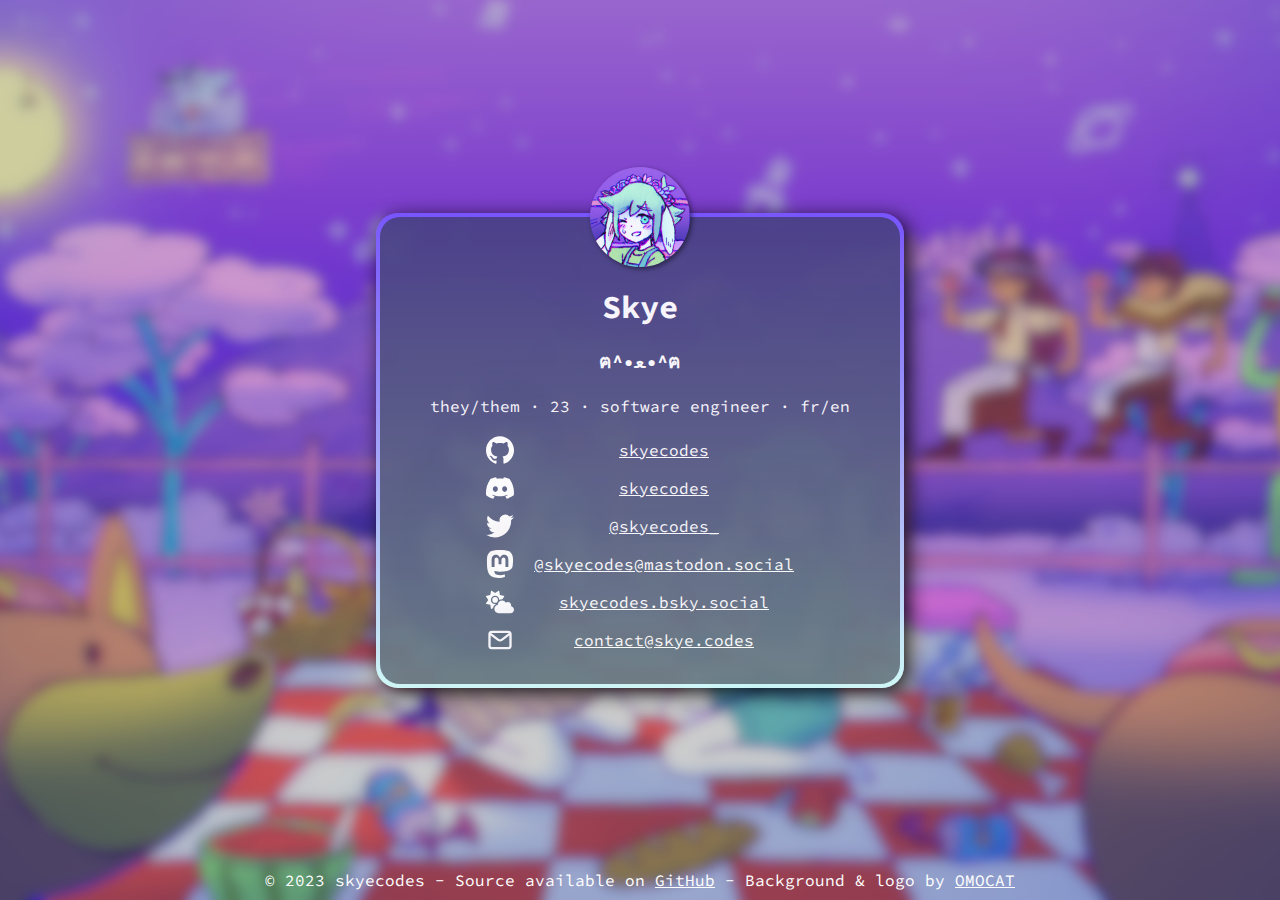
==== commit 8211ca66: "feat: added bluesky link" ====
--- a/public/index.html
+++ b/public/index.html
@@ -41,6 +41,13 @@
               </svg>
               <span>skyecodes</span>
             </a>
+            <a href="#">
+              <svg role="img" viewBox="0 0 24 24" xmlns="http://www.w3.org/2000/svg">
+                <title>Discord</title>
+                <path d="M20.317 4.3698a19.7913 19.7913 0 00-4.8851-1.5152.0741.0741 0 00-.0785.0371c-.211.3753-.4447.8648-.6083 1.2495-1.8447-.2762-3.68-.2762-5.4868 0-.1636-.3933-.4058-.8742-.6177-1.2495a.077.077 0 00-.0785-.037 19.7363 19.7363 0 00-4.8852 1.515.0699.0699 0 00-.0321.0277C.5334 9.0458-.319 13.5799.0992 18.0578a.0824.0824 0 00.0312.0561c2.0528 1.5076 4.0413 2.4228 5.9929 3.0294a.0777.0777 0 00.0842-.0276c.4616-.6304.8731-1.2952 1.226-1.9942a.076.076 0 00-.0416-.1057c-.6528-.2476-1.2743-.5495-1.8722-.8923a.077.077 0 01-.0076-.1277c.1258-.0943.2517-.1923.3718-.2914a.0743.0743 0 01.0776-.0105c3.9278 1.7933 8.18 1.7933 12.0614 0a.0739.0739 0 01.0785.0095c.1202.099.246.1981.3728.2924a.077.077 0 01-.0066.1276 12.2986 12.2986 0 01-1.873.8914.0766.0766 0 00-.0407.1067c.3604.698.7719 1.3628 1.225 1.9932a.076.076 0 00.0842.0286c1.961-.6067 3.9495-1.5219 6.0023-3.0294a.077.077 0 00.0313-.0552c.5004-5.177-.8382-9.6739-3.5485-13.6604a.061.061 0 00-.0312-.0286zM8.02 15.3312c-1.1825 0-2.1569-1.0857-2.1569-2.419 0-1.3332.9555-2.4189 2.157-2.4189 1.2108 0 2.1757 1.0952 2.1568 2.419 0 1.3332-.9555 2.4189-2.1569 2.4189zm7.9748 0c-1.1825 0-2.1569-1.0857-2.1569-2.419 0-1.3332.9554-2.4189 2.1569-2.4189 1.2108 0 2.1757 1.0952 2.1568 2.419 0 1.3332-.946 2.4189-2.1568 2.4189Z"/>
+              </svg>
+              <span id="discord-tooltip">skyecodes</span>
+            </a>
             <a href="https://twitter.com/skyecodes_">
               <svg role="img" viewBox="0 0 24 24" xmlns="http://www.w3.org/2000/svg">
                 <title>Twitter</title>
@@ -48,19 +55,18 @@
               </svg>
               <span>@skyecodes_</span>
             </a>
-            <a href="#" id="discord-tooltip">
-              <svg role="img" viewBox="0 0 24 24" xmlns="http://www.w3.org/2000/svg">
-                <title>Discord</title>
-                <path d="M20.317 4.3698a19.7913 19.7913 0 00-4.8851-1.5152.0741.0741 0 00-.0785.0371c-.211.3753-.4447.8648-.6083 1.2495-1.8447-.2762-3.68-.2762-5.4868 0-.1636-.3933-.4058-.8742-.6177-1.2495a.077.077 0 00-.0785-.037 19.7363 19.7363 0 00-4.8852 1.515.0699.0699 0 00-.0321.0277C.5334 9.0458-.319 13.5799.0992 18.0578a.0824.0824 0 00.0312.0561c2.0528 1.5076 4.0413 2.4228 5.9929 3.0294a.0777.0777 0 00.0842-.0276c.4616-.6304.8731-1.2952 1.226-1.9942a.076.076 0 00-.0416-.1057c-.6528-.2476-1.2743-.5495-1.8722-.8923a.077.077 0 01-.0076-.1277c.1258-.0943.2517-.1923.3718-.2914a.0743.0743 0 01.0776-.0105c3.9278 1.7933 8.18 1.7933 12.0614 0a.0739.0739 0 01.0785.0095c.1202.099.246.1981.3728.2924a.077.077 0 01-.0066.1276 12.2986 12.2986 0 01-1.873.8914.0766.0766 0 00-.0407.1067c.3604.698.7719 1.3628 1.225 1.9932a.076.076 0 00.0842.0286c1.961-.6067 3.9495-1.5219 6.0023-3.0294a.077.077 0 00.0313-.0552c.5004-5.177-.8382-9.6739-3.5485-13.6604a.061.061 0 00-.0312-.0286zM8.02 15.3312c-1.1825 0-2.1569-1.0857-2.1569-2.419 0-1.3332.9555-2.4189 2.157-2.4189 1.2108 0 2.1757 1.0952 2.1568 2.419 0 1.3332-.9555 2.4189-2.1569 2.4189zm7.9748 0c-1.1825 0-2.1569-1.0857-2.1569-2.419 0-1.3332.9554-2.4189 2.1569-2.4189 1.2108 0 2.1757 1.0952 2.1568 2.419 0 1.3332-.946 2.4189-2.1568 2.4189Z"/>
-              </svg>
-              <span>skyecodes</span>
-            </a>
             <a rel="me" href="https://mastodon.social/@skyecodes">
               <svg role="img" viewBox="0 0 417.8889 448.07172" xmlns="http://www.w3.org/2000/svg">
                 <title>Mastodon</title>
                 <path d="m 417.87313,147.11265 c 0,-97.200002 -63.7,-125.700002 -63.7,-125.700002 -62.5,-28.7000002 -228.5,-28.4000002 -290.4,0 0,0 -63.69999981,28.5 -63.69999981,125.700002 0,115.7 -6.59999999,259.4 105.59999981,289.1 40.5,10.7 75.3,13 103.3,11.4 50.8,-2.8 79.3,-18.1 79.3,-18.1 l -1.7,-36.9 c 0,0 -36.3,11.4 -77.1,10.1 -40.4,-1.4 -83,-4.4 -89.6,-54 -0.6,-4.4 -0.9,-9 -0.9,-13.9 85.6,20.9 158.6,9.1 178.7,6.7 56.1,-6.7 105,-41.3 111.2,-72.9 9.8,-49.8 9,-121.5 9,-121.5 z m -75.1,125.2 h -46.6 v -114.2 c 0,-49.7 -64,-51.6 -64,6.9 v 62.5 h -46.3 v -62.5 c 0,-58.5 -64,-56.6 -64,-6.9 v 114.2 h -46.7 c 0,-122.1 -5.2,-147.9 18.4,-175.000002 25.9,-28.9 79.8,-30.8 103.8,6.100002 l 11.6,19.5 11.6,-19.5 c 24.1,-37.100002 78.1,-34.800002 103.8,-6.100002 23.7,27.300002 18.4,53.000002 18.4,175.000002 z"/>
               </svg>
               <span>@skyecodes@mastodon.social</span>
+            </a>
+            <a href="https://bsky.app/profile/skyecodes.bsky.social">
+              <svg role="img" viewBox="0 0 640 512" xmlns="http://www.w3.org/2000/svg">
+                <title>Bluesky</title>
+                <path d="M294.2 1.2c5.1 2.1 8.7 6.7 9.6 12.1l14.1 84.7 84.7 14.1c5.4 .9 10 4.5 12.1 9.6s1.5 10.9-1.6 15.4l-38.5 55c-2.2-.1-4.4-.2-6.7-.2c-23.3 0-45.1 6.2-64 17.1l0-1.1c0-53-43-96-96-96s-96 43-96 96s43 96 96 96c8.1 0 15.9-1 23.4-2.9c-36.6 18.1-63.3 53.1-69.8 94.9l-24.4 17c-4.5 3.2-10.3 3.8-15.4 1.6s-8.7-6.7-9.6-12.1L98.1 317.9 13.4 303.8c-5.4-.9-10-4.5-12.1-9.6s-1.5-10.9 1.6-15.4L52.5 208 2.9 137.2c-3.2-4.5-3.8-10.3-1.6-15.4s6.7-8.7 12.1-9.6L98.1 98.1l14.1-84.7c.9-5.4 4.5-10 9.6-12.1s10.9-1.5 15.4 1.6L208 52.5 278.8 2.9c4.5-3.2 10.3-3.8 15.4-1.6zM144 208a64 64 0 1 1 128 0 64 64 0 1 1 -128 0zM639.9 431.9c0 44.2-35.8 80-80 80H288c-53 0-96-43-96-96c0-47.6 34.6-87 80-94.6l0-1.3c0-53 43-96 96-96c34.9 0 65.4 18.6 82.2 46.4c13-9.1 28.8-14.4 45.8-14.4c44.2 0 80 35.8 80 80c0 5.9-.6 11.7-1.9 17.2c37.4 6.7 65.8 39.4 65.8 78.7z"/>              </svg>
+              <span>skyecodes.bsky.social</span>
             </a>
             <a href="mailto:contact@skye.codes">
               <svg class="alt" role="img" viewBox="0 0 24 24" xmlns="http://www.w3.org/2000/svg">
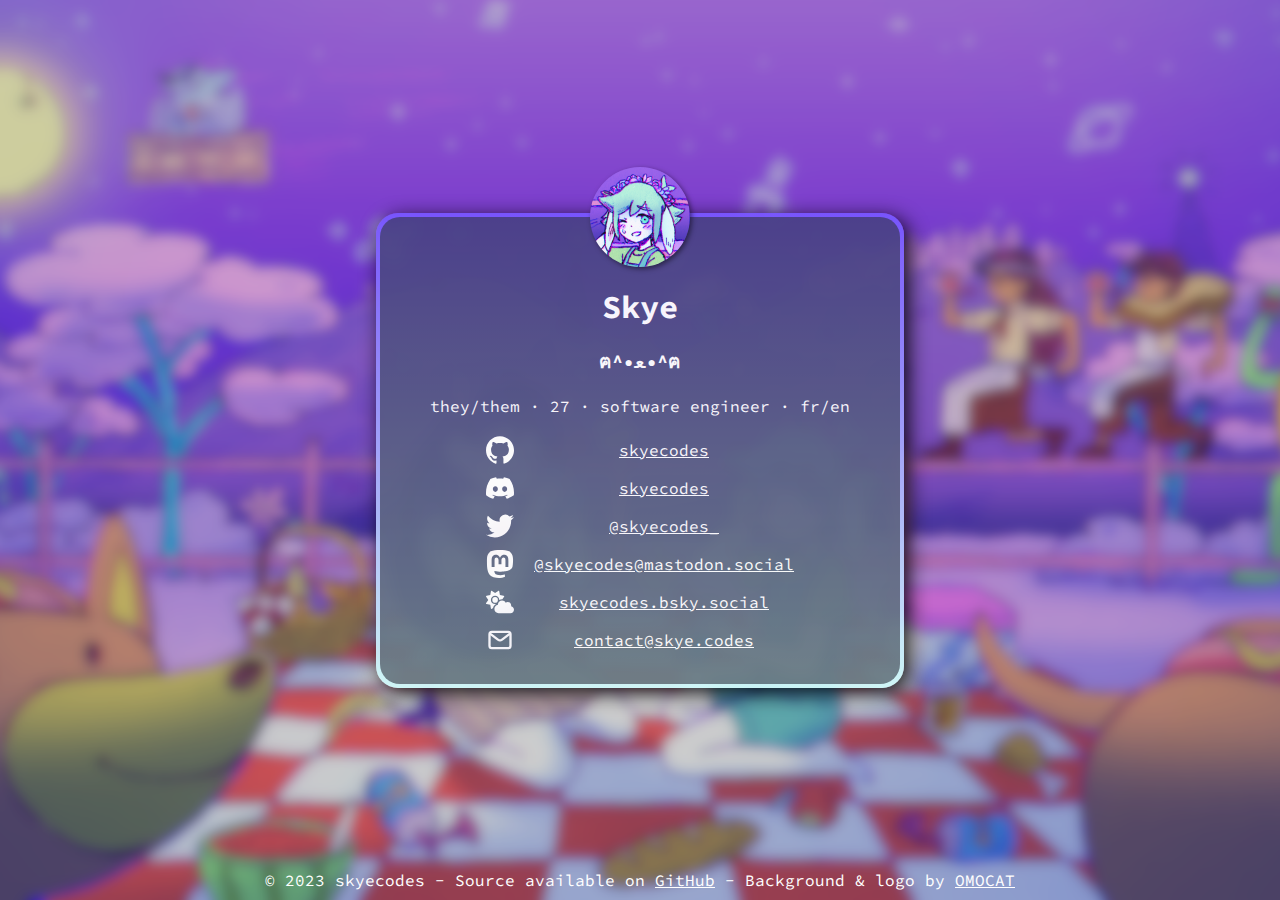
==== commit 8eddb081: "feat: updated age" ====
--- a/public/index.html
+++ b/public/index.html
@@ -10,6 +10,7 @@
   <link href="style.css" rel="stylesheet">
   <link href="tooltips.css" rel="stylesheet">
   <script src="discord-tooltip.js"></script>
+  <script src="age.js"></script>
   <title>Skye</title>
 </head>
 <body>
@@ -27,7 +28,7 @@
           <div class="text">
             <span>they/them</span>
             <span class="text-separator">·</span>
-            <span>23</span>
+            <span id="age"></span>
             <span class="text-separator">·</span>
             <span>software engineer</span>
             <span class="text-separator">·</span>
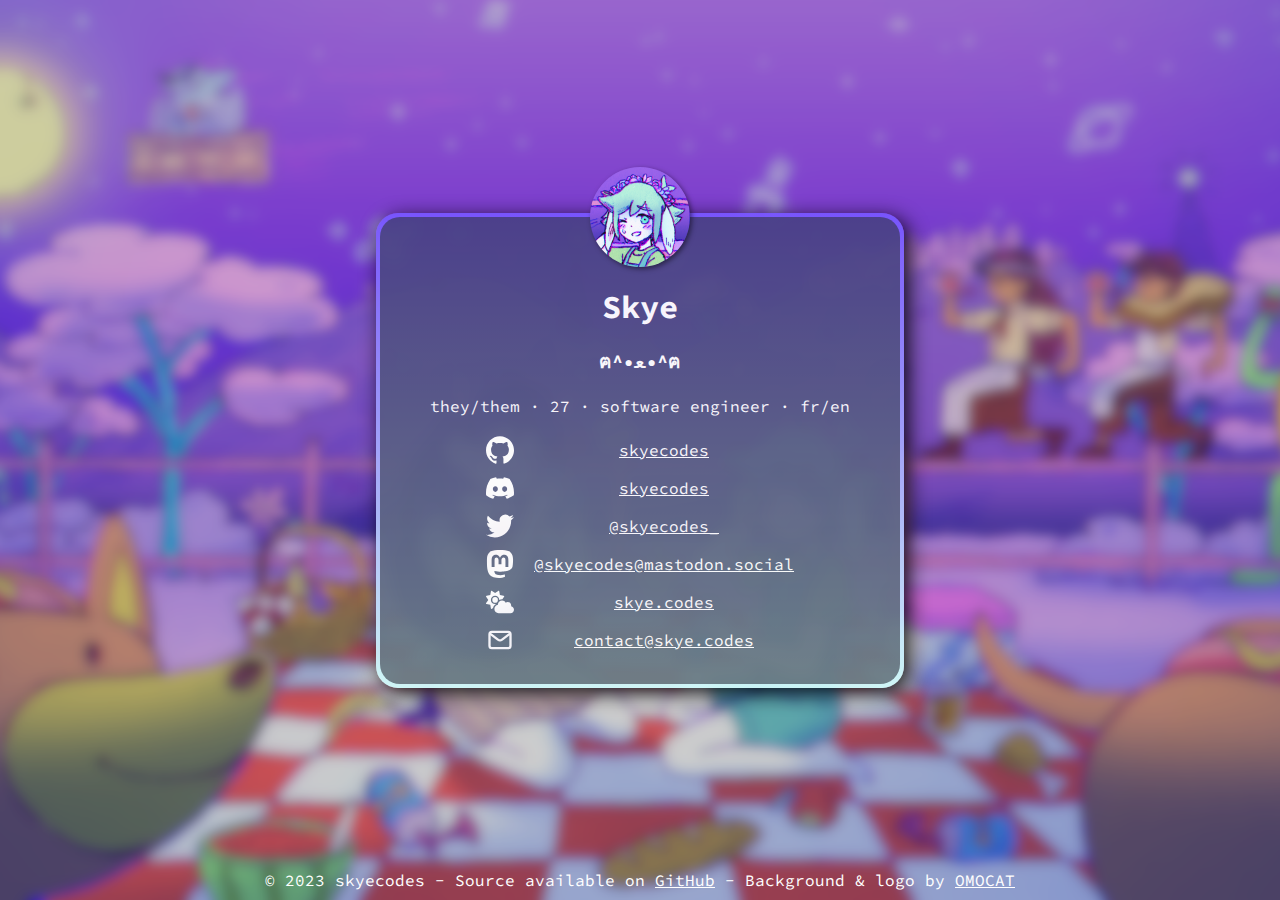
==== commit 5cb468b2: "feat: updated bluesky link" ====
--- a/public/index.html
+++ b/public/index.html
@@ -63,11 +63,11 @@
               </svg>
               <span>@skyecodes@mastodon.social</span>
             </a>
-            <a href="https://bsky.app/profile/skyecodes.bsky.social">
+            <a href="https://bsky.app/profile/skye.codes">
               <svg role="img" viewBox="0 0 640 512" xmlns="http://www.w3.org/2000/svg">
                 <title>Bluesky</title>
                 <path d="M294.2 1.2c5.1 2.1 8.7 6.7 9.6 12.1l14.1 84.7 84.7 14.1c5.4 .9 10 4.5 12.1 9.6s1.5 10.9-1.6 15.4l-38.5 55c-2.2-.1-4.4-.2-6.7-.2c-23.3 0-45.1 6.2-64 17.1l0-1.1c0-53-43-96-96-96s-96 43-96 96s43 96 96 96c8.1 0 15.9-1 23.4-2.9c-36.6 18.1-63.3 53.1-69.8 94.9l-24.4 17c-4.5 3.2-10.3 3.8-15.4 1.6s-8.7-6.7-9.6-12.1L98.1 317.9 13.4 303.8c-5.4-.9-10-4.5-12.1-9.6s-1.5-10.9 1.6-15.4L52.5 208 2.9 137.2c-3.2-4.5-3.8-10.3-1.6-15.4s6.7-8.7 12.1-9.6L98.1 98.1l14.1-84.7c.9-5.4 4.5-10 9.6-12.1s10.9-1.5 15.4 1.6L208 52.5 278.8 2.9c4.5-3.2 10.3-3.8 15.4-1.6zM144 208a64 64 0 1 1 128 0 64 64 0 1 1 -128 0zM639.9 431.9c0 44.2-35.8 80-80 80H288c-53 0-96-43-96-96c0-47.6 34.6-87 80-94.6l0-1.3c0-53 43-96 96-96c34.9 0 65.4 18.6 82.2 46.4c13-9.1 28.8-14.4 45.8-14.4c44.2 0 80 35.8 80 80c0 5.9-.6 11.7-1.9 17.2c37.4 6.7 65.8 39.4 65.8 78.7z"/>              </svg>
-              <span>skyecodes.bsky.social</span>
+              <span>skye.codes</span>
             </a>
             <a href="mailto:contact@skye.codes">
               <svg class="alt" role="img" viewBox="0 0 24 24" xmlns="http://www.w3.org/2000/svg">
